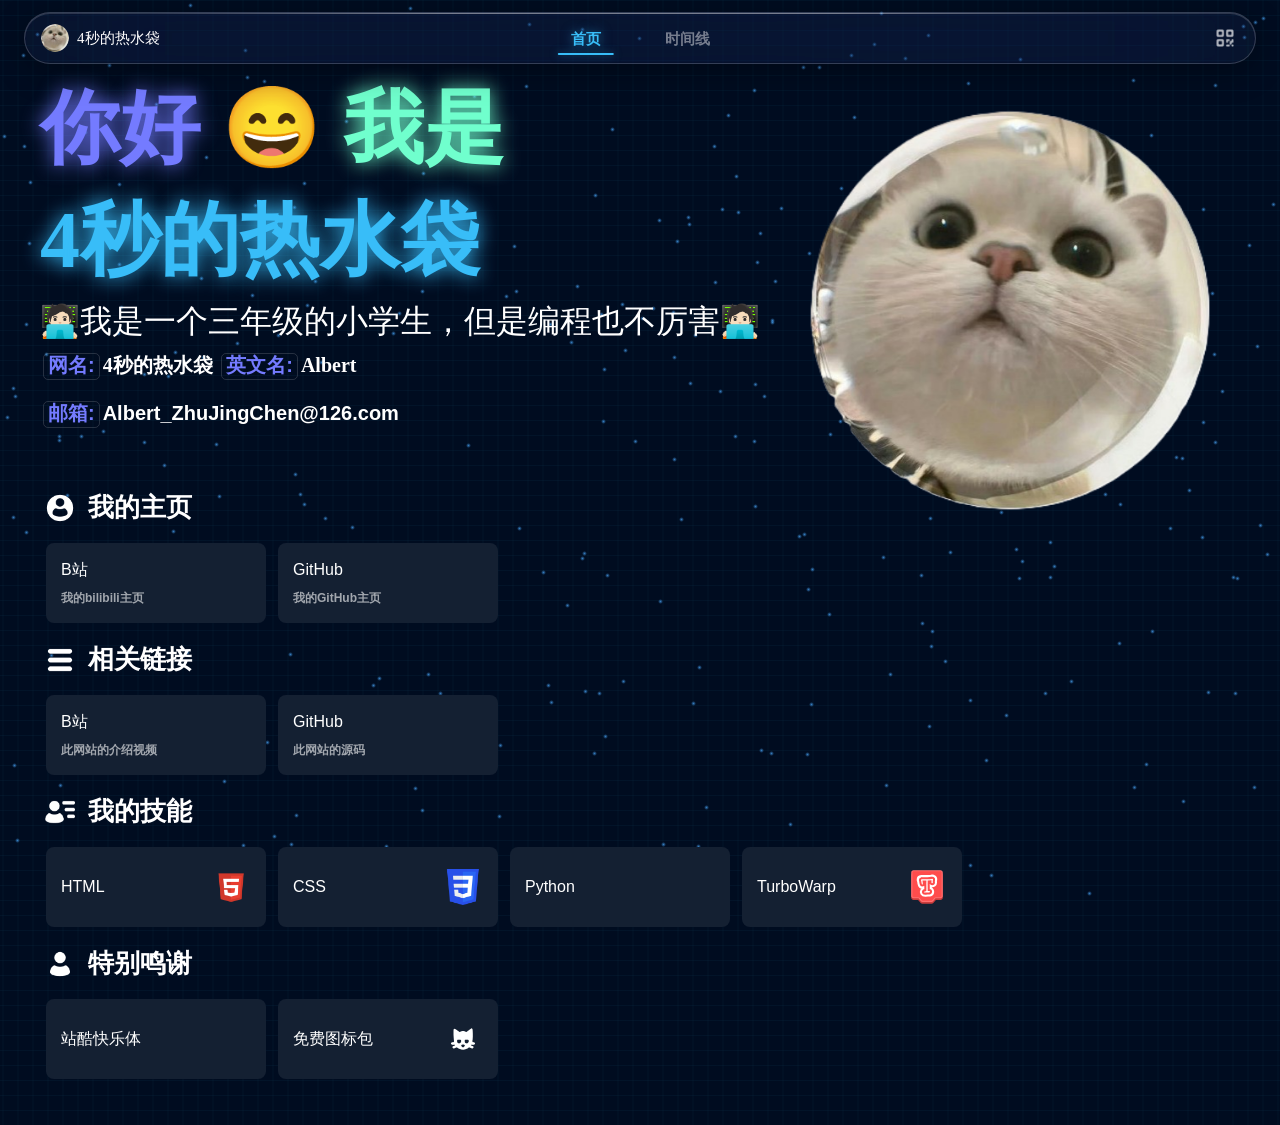
==== html/index.html @ 5e79af03 "Update index.html" ====
<!DOCTYPE html>
<html lang="zh-CN">
<head>
    <meta charset="utf-8">
    <meta name="viewport" content="width=device-width, initial-scale=1.0">
    <title>4秒的热水袋</title>
    <link rel="icon" type="image/x-icon" href="../static/img/favicon.ico">
    <link rel="stylesheet" href="../static/css/root.css">
    <link rel="stylesheet" href="../static/css/index.css">
</head>
<body>
    <!-- 顶部浮动玻璃标签栏 -->
    <div class="tab_bar">
        <div class="tab_left">
            <img class="tab_avatar" src="../static/img/logo.png">
            <span class="tab_name"><span class="font_pacifico">4</span><span class="font_simkai">秒的热水袋</span></span>
        </div>
        <div class="tab_center">
            <a class="tab_item active" href="#">首页</a>
            <a class="tab_item" href="timeline.html">时间线</a>
        </div>
        <div class="tab_right">
            <img class="tab_qr" src="../static/img/二维码_64px.png" onclick="openQrPopup()">
        </div>
    </div>

    <!-- 动态背景圆点 -->
    <div id="dots-container" class="dots_container"></div>

    <!-- 右上角大头像 -->
    <img class="main_avatar" src="../static/img/logo.png">

    <!-- 主内容 -->
    <div class="main_content">
        <div class="welcome">
            <span class="font_kuzhu text_purple glow_purple">你好</span> 😄 <span class="text_cyan glow_cyan">我是</span>
        </div>
        <div class="name_line">
            <span class="font_pacifico text_blue glow_blue">4</span><span class="font_simkai text_blue glow_blue">秒的热水袋</span>
        </div>
        <h1 class="intro_text">🧑🏻‍💻我是一个三年级的小学生，但是编程也不厉害🧑🏻‍💻</h1>
        <div class="description">
            <span class="text_purple text_background">网名:</span><span class="font_pacifico">4</span><span class="font_simkai">秒的热水袋</span>
            <span class="text_purple text_background">英文名:</span><span class="font_pacifico">Albert</span>
            <span style="display:block;margin-top:20px"><span class="text_purple text_background">邮箱:</span>Albert_ZhuJingChen@126.com</span>
        </div>
                <div class="sections">
            <div class="section_title">
                <img src="../static/img/用户头像_64px.png">
                我的主页
            </div>
            <div class="card_list">
                <a class="card_item" target="_blank" href="https://space.bilibili.com/3690972766538009">
                    <div class="card_left"><h1>B站</h1><p>我的bilibili主页</p></div>
                    <div class="card_right"><img src="https://www.bilibili.com/favicon.ico"></div>
                </a>
                <a class="card_item" target="_blank" href="https://github.com/Albert0902">
                    <div class="card_left"><h1>GitHub</h1><p>我的GitHub主页</p></div>
                    <div class="card_right"><img src="https://github.githubassets.com/favicons/favicon.png"></div>
                </a>
            </div>
            <div class="section_title">
                <img src="../static/img/菜单_64px.png">
                相关链接
            </div>
            <div class="card_list">
                <a class="card_item" target="_blank" href="https://www.bilibili.com/video/BV1KC736sEFC/?spm_id_from=333.1387.0.0&vd_source=f2f747ffc04b0d8fc4320400a73c7ef7">
                    <div class="card_left"><h1>B站</h1><p>此网站的介绍视频</p></div>
                    <div class="card_right"><img src="https://www.bilibili.com/favicon.ico"></div>
                </a>
                <a class="card_item" target="_blank" href="https://github.com/Albert0902/Personal-Website">
                    <div class="card_left"><h1>GitHub</h1><p>此网站的源码</p></div>
                    <div class="card_right"><img src="https://github.githubassets.com/favicons/favicon.png"></div>
                </a>
            </div>
            <div class="section_title">
                <img src="../static/img/用户列表_64px.png">
                我的技能
            </div>
            <div class="card_list">
                <div class="card_item">
                    <div class="card_left"><h1>HTML</h1></div>
                    <div class="card_right"><img src="../static/img/HTML.png"></div>
                </div>
                <div class="card_item">
                    <div class="card_left"><h1>CSS</h1></div>
                    <div class="card_right"><img src="../static/img/CSS.png"></div>
                </div>
                <a class="card_item" target="_blank" href="https://www.python.org/">
                    <div class="card_left"><h1>Python</h1></div>
                    <div class="card_right"><img src="https://www.python.org/favicon.ico"></div>
                </a>
                <a class="card_item" target="_blank" href="https://desktop.turbowarp.org/">
                    <div class="card_left"><h1>TurboWarp</h1></div>
                    <div class="card_right"><svg xmlns="http://www.w3.org/2000/svg" aria-hidden="true" viewBox="0 0 1024 1024"><path d="m64 174.86735v641.13265c0 35.34622 28.653776 64 64 64h113.30332c9.32935 0 18.19416 4.07135 24.27337 11.14807l67.26992 78.30776c12.15843 14.15343 29.88806 22.29614 48.54676 22.29614h261.21326c18.6587 0 36.38832-8.14271 48.54676-22.29614l67.26992-78.30776c6.07921-7.07672 14.94402-11.14807 24.27337-11.14807h113.30332c35.34622 0 64-28.65378 64-64v-654.84694c0-35.34622-28.65378-64-64-64-0.38091 0-0.76182 0.0034-1.14268 0.0102l-767.99999 13.71429c-34.89522 0.62313-62.85733 29.08902-62.85733 63.9898z" fill="#cc3c3c" fill-rule="evenodd"/><path d="m64 96v672c0 35.34622 28.653776 64 64 64h128.17394c9.97413 0 19.37789 4.65076 25.43168 12.5776l51.18313 67.01917c12.1076 15.85368 30.9151 25.1552 50.86336 25.1552h256.69578c19.94826 0 38.75576-9.30152 50.86336-25.1552l51.18312-67.01917c6.0538-7.92684 15.45756-12.5776 25.43169-12.5776h128.17394c35.34622 0 64-28.65378 64-64v-672c0-35.346224-28.65378-64-64-64h-768c-35.346224 0-64 28.653776-64 64z" fill="#ff4c4c" fill-rule="evenodd"/><path d="m96 96v672c0 17.67311 14.32689 32 32 32h128.17394c19.94827 0 38.75577 9.30152 50.86337 25.1552l51.18312 67.01917c6.0538 7.92684 15.45755 12.5776 25.43168 12.5776h256.69578c9.97413 0 19.37788-4.65076 25.43168-12.5776l51.18312-67.01917c12.1076-15.85368 30.9151-25.1552 50.86337-25.1552h128.17394c17.67311 0 32-14.2689 32-32v-672c0-17.673112-14.32689-32-32-32h-768c-17.67311 0-32 14.326888-32 32zm-32 0c0-35.346224 28.653776-64 64-64h768c35.34622 0 64 28.653776 64 64v672c0 35.34622-28.65378 64-64 64h-128.17394c-9.97413 0-19.37789 4.65076-25.43169 12.5776l-51.18312 67.01917c-12.1076 15.85368-30.9151 25.1552-50.86336 25.1552h-256.69578c-19.94826 0-38.75576-9.30152-50.86336-25.1552l-51.18313-67.01917c-6.05379-7.92684-15.45755-12.5776-25.43168-12.5776h-128.17394c-35.346224 0-64-28.65378-64-64z" fill="#fff" fill-opacity=".2"/><g transform="matrix(4.1943736,0,0,4.1943736,229.13567,171.21359)" fill="none" stroke="#fff" stroke-width="56.4093"><path d="m108.34581 31.577677c-0.79395 3.473563-1.38942 7.244861-1.7864 11.313892-0.0992 1.091691 0 2.481117 0.29773 4.168276 0.29773 1.984893 0.4466 3.374319 0.4466 4.168276 0 2.580361-1.68716 3.870542-5.06147 3.870542-2.18339 0-3.622435-0.64509-4.317148-1.935271-0.09925-2.183383-0.04962-5.160723 0.14887-8.93202 0.198487-4.46601 0.29773-7.44335 0.29773-8.93202-0.09924 0-0.248107-0.09924-0.4466-0.297734-9.229753 0.396979-17.91366 0.992447-26.05172 1.786404-0.198493 1.290181-0.198493 2.878095 0 4.763744l0.59546 5.359212c-0.396973 3.076585-0.59546 7.64184-0.59546 13.695765 0.297733 2.580361 0.4466 13.646143 0.4466 33.197344v10.867303c0 1.68716 0.24811 2.8781 0.74433 3.57281h9.22976c3.771293-0.49623 5.65694 1.09169 5.65694 4.76374 0 2.18339-1.042067 3.72168-3.1262 4.61488-1.290187 0.49623-3.572817 0.59547-6.84789 0.29774-1.984893-0.19849-4.317143-0.24812-6.99675-0.14887-3.672053 0.49622-8.138063 0.8932-13.39803 1.19093-5.359207 0.29774-8.634279-0.44659-9.825218-2.233-0.793957-1.19093-0.793957-2.43149 0-3.72168 1.389425-2.18338 5.011855-3.27507 10.867288-3.27507 3.076587 0 4.61488-0.84358 4.61488-2.53074 0-0.8932-0.04962-1.73678-0.14887-2.53074 0-2.48113 0.04962-4.66452 0.14887-6.550163 0.297733-5.359213 0.297733-12.901808 0-22.627784-0.39698-14.092743-0.248113-26.746439 0.4466-37.961086l-0.4466-0.446601c-3.076587 0.198489-8.832777 0.148867-17.268572-0.148867-0.396979 0-3.423941 0.198489-9.080887 0.595468 1.389425 9.527488 2.183383 16.325748 2.381872 20.394779l-0.297734 4.01941c-0.09924 1.48867-1.339803 2.233005-3.721676 2.233005-1.885649 0-3.473563-3.572808-4.763744-10.718425-0.595468-4.267521-1.190936-8.584664-1.786404-12.951429 0-0.694713-0.347356-1.885649-1.042069-3.572808-0.595468-1.786404-1.908676-4.750966-1.908676-5.644168 0-3.141175 2.901123-2.39465 6.67242-2.990118 0.297734 0 0.793957 0.04962 1.48867 0.148867 0.694713 0.09924 1.190936 0.148867 1.48867 0.148867h36.91902c9.130507-0.396979 17.96328-1.190936 26.49832-2.381872 0.595473-0.297734 1.488678-0.595468 2.679608-0.893202 2.08414-0.19849 3.87054 0.297733 5.35921 1.48867 1.48867 1.091691 1.9849 2.679606 1.48867 4.763744z"/></g><g transform="matrix(3.852509,0,0,3.852509,257.89982,219.83848)" fill="none" stroke="#ff4c4c" stroke-width="30.7075"><path d="m110.38498 21.776581q-1.29661 5.672702-1.94492 12.317866-0.16208 1.782849 0.32415 4.538161 0.48623 3.241544 0.48623 4.538161 0 4.214007-5.51062 4.214007-3.5657 0-4.700239-2.107004-0.16208-3.565698 0.16208-9.72463 0.32415-7.293474 0.32415-9.724631-0.16207 0-0.48623-0.324155-15.073176 0.648309-28.3635 1.944927-0.324161 2.107003 0 5.186469l0.6483 5.834779q-0.6483 5.024392-0.6483 14.911102 0.48623 4.214006 0.48623 36.143214v11.831633q0 2.75531 0.81038 3.88985h10.048792q6.158927-0.81039 6.158927 5.18647 0 3.5657-3.403614 5.0244-2.107013 0.81039-7.455559 0.32416-3.241543-0.32416-7.617628-0.16208-5.996857 0.81038-14.586946 1.29661-8.75216 0.48624-10.69709-2.43115-1.296617-1.94493 0-4.05194 2.26908-3.56569 11.831631-3.56569 5.024396 0 5.024396-2.75532 0-1.45869-0.162081-2.75531 0-4.051935 0.162081-7.131398 0.48623-8.75217 0-24.635731-0.648311-23.014961 0.48623-41.329683l-0.48623-0.486231q-5.024396 0.324154-18.800953-0.162077-0.648309 0-9.886708 0.648308 2.26908 15.55941 2.593235 22.204574 0 0-0.324155 4.376085-0.162077 2.431158-4.05193 2.431158-3.079467 0-5.18647-11.669558-0.972463-6.969319-1.944926-14.100715 0-1.13454-1.134541-3.889852-0.972463-2.91739-0.972463-4.376084 0-4.05193 6.158933-5.024393 0.486232 0 1.620772 0.162077 1.13454 0.162078 1.620772 0.162078h16.856029q23.339116 0 23.339116 0 14.911096-0.648309 28.849729-2.593235 0.97247-0.486232 2.91739-0.972463 3.40363-0.324156 5.83478 1.620771 2.43116 1.782849 1.62077 5.18647z"/></g><g transform="matrix(4.1943736,0,0,4.1943736,228.25358,197.35677)" fill="#fff"><path d="m108.34581 25.3789q-1.19093 5.210345-1.7864 11.313892-0.14887 1.637537 0.29773 4.168276 0.4466 2.97734 0.4466 4.168276 0 3.870542-5.06147 3.870542-3.275078 0-4.317148-1.935271-0.14887-3.275074 0.14887-8.93202 0.29773-6.699015 0.29773-8.93202-0.14886 0-0.4466-0.297734-13.84463 0.595468-26.05172 1.786404-0.29774 1.935271 0 4.763744l0.59546 5.359212q-0.59546 4.614877-0.59546 13.695765 0.4466 3.870542 0.4466 33.197344v10.86729q0 2.53074 0.74433 3.57281h9.22976q5.65694-0.74434 5.65694 4.76374 0 3.27508-3.1262 4.61488-1.93528 0.74434-6.84789 0.29774-2.97734-0.29774-6.99675-0.14887-5.50808 0.74433-13.39803 1.19093-8.03881 0.44661-9.825218-2.233-1.190936-1.7864 0-3.72168 2.084138-3.27507 10.867288-3.27507 4.61488 0 4.61488-2.53074 0-1.3398-0.14887-2.53074 0-3.72168 0.14887-6.55015 0.4466-8.03882 0-22.627784-0.59547-21.139115 0.4466-37.961086l-0.4466-0.446601q-4.61488 0.297734-17.268572-0.148867-0.595468 0-9.080887 0.595468 2.084138 14.291232 2.381872 20.394779 0 0-0.297734 4.01941-0.148867 2.233005-3.721676 2.233005-2.828473 0-4.763744-10.718425-0.893202-6.401281-1.786404-12.951429 0-1.042069-1.042069-3.572808-0.893202-2.679606-0.893202-4.019409 0-3.721675 5.656946-4.614877 0.446601 0 1.48867 0.148867t1.48867 0.148867h15.48217q21.43685 0 21.43685 0 13.69576-0.595468 26.49832-2.381872 0.89321-0.446601 2.679608-0.893202 3.12621-0.297735 5.35921 1.48867 2.23301 1.637537 1.48867 4.763744z"/></g></svg></div>
                </a>
            </div>
            <div class="section_title">
                <img src="../static/img/用户_64px.png">
                特别鸣谢
            </div>
            <div class="card_list">
                <a class="card_item" target="_blank" href="https://www.zcool.com.cn/assets/ZNTY0MA==">
                    <div class="card_left"><h1 class="font_kuzhu">站酷快乐体</h1></div>
                    <div class="card_right"><img src="https://public-static.zcool.com.cn/git_z/z/site/favicon.ico" referrerpolicy="no-referrer"></div>
                </a>
                <a class="card_item" target="_blank" href="https://www.bilibili.com/video/BV1J6Lw6mEWF/?spm_id_from=333.1007.top_right_bar_window_custom_collection.content.click&vd_source=f2f747ffc04b0d8fc4320400a73c7ef7">
                    <div class="card_left"><h1>免费图标包</h1></div>
                    <div class="card_right"><img src="../static/img/猫_64px.png"></div>
                </a>
            </div>
        </div></div>
        </div>
    </div>

    <!-- 二维码弹窗 -->
    <div class="qr_popup" id="qr-popup">
        <div class="qr_popup_bg" onclick="closeQrPopup()"></div>
        <div class="qr_popup_content">
            <img src="../static/img/二维码.png" alt="">
        </div>
    </div>

    <script src="../static/js/dots.js"></script>
    <script src="../static/js/qr.js"></script>
</body>
</html>
---- static/css/root.css ----
/* ========== 全局重置 ========== */
* { margin:0; padding:0; box-sizing: border-box; }

/* ========== 自定义字体 ========== */
@font-face {
    font-family: "kuzhu";
    src: url(../fonts/酷站快乐体.ttf);
}

@font-face {
    font-family: "simkai";
    src: url(../fonts/simkai.ttf);
}

@font-face {
    font-family: "pacifico";
    src: url(../fonts/Pacifico-Regular.ttf);
}

/* ========== 页面主体 ========== */
body {
    background-color: #000C20;
    background-image:
        linear-gradient(rgba(65, 209, 255,0.04) 1px, transparent 1px),
        linear-gradient(90deg, rgba(65, 209, 255,0.04) 1px, transparent 1px);
    background-size: 15px 15px;
    background-position: center;
    background-repeat: repeat;
    min-height: 100vh;
    color: #ffffff;
    font-family: sans-serif;
    font-size: 80px;
    font-weight: bold;
    text-align: left;
    line-height:1.4;
    padding: 72px 40px 40px;
}

/* ========== 字体类（共用） ========== */
.font_kuzhu    { font-family: kuzhu; }
.font_simkai   { font-family: simkai; }
.font_pacifico { font-family: pacifico; }

/* ========== 文字颜色类（共用） ========== */
.text_purple { color: #747bff; }
.text_cyan   { color: #70ffcd; }
.text_blue   { color: #38bdf8; }
.text_white  { color: #ffffff; }

/* ========== 发光特效类（共用） ========== */
.glow_purple { text-shadow: 0 0 20px #747bff; }
.glow_cyan   { text-shadow: 0 0 20px #70ffcd; }
.glow_blue   { text-shadow: 0 0 20px #38bdf8; }

/* ========== 背景圆点 ========== */
.dots_container {
    position: fixed;
    top: 0; left:0;
    width: 100%; height: 100%;
    z-index: 0;
    pointer-events: none;
    overflow: hidden;
}

.bg_dot {
    position: absolute;
    width: 5px;
    height: 5px;
    background: radial-gradient(circle, #4AA9FF 0%, rgba(74, 169, 255, 0) 70%);
    border-radius: 50%;
    opacity:0.7;
    pointer-events: none;
}
---- static/css/index.css ----
/* ========== 顶部浮动玻璃标签栏（iOS 27 玻璃风格） ========== */
.tab_bar {
    position: fixed;
    top: 12px;
    left: 24px;
    right: 24px;
    display: grid;
    grid-template-columns: 1fr auto 1fr;
    align-items: center;
    padding: 0 16px;
    height: 52px;
    z-index: 100;
    background: rgba(120, 140, 180, 0.06);
    backdrop-filter: blur(60px) saturate(2.2);
    -webkit-backdrop-filter: blur(60px) saturate(2.2);
    border-radius: 26px;
    border: 0.6px solid rgba(255, 255, 255, 0.18);
    box-shadow:
        0 8px 32px rgba(0, 0, 0, 0.3),
        0 1px 0 rgba(255, 255, 255, 0.15) inset,
        0 -1px 0 rgba(0, 0, 0, 0.1) inset;
}

/* 顶部高光线（模拟玻璃反光） */
.tab_bar::before {
    content: "";
    position: absolute;
    top: 0;
    left: 10%;
    right: 10%;
    height: 1px;
    background: linear-gradient(
        90deg,
        transparent,
        rgba(255, 255, 255, 0.35) 30%,
        rgba(255, 255, 255, 0.35) 70%,
        transparent
    );
    border-radius: 26px 26px 0 0;
}

.tab_left {
    justify-self: start;
    display: inline-flex;
    align-items: center;
    gap: 8px;
}

.tab_avatar {
    width: 28px;
    height: 28px;
    border-radius: 50%;
    object-fit: cover;
    flex-shrink: 0;
}

.tab_name {
    font-size: 15px;
    font-weight: normal;
    color: #ffffff;
    white-space: nowrap;
}

.tab_center {
    justify-self: center;
    display: inline-flex;
    align-items: center;
    gap: 0;
}

.tab_item {
    position: relative;
    padding: 14px 32px;
    font-size: 15px;
    font-weight: 600;
    color: rgba(255, 255, 255, 0.45);
    text-decoration: none;
    cursor: pointer;
    transition: color 0.2s ease;
}

.tab_item:hover {
    color: rgba(255, 255, 255, 0.8);
}

.tab_item.active {
    color: #38bdf8;
    text-shadow: 0 0 12px rgba(56, 189, 248, 0.5);
}

/* 激活状态下的划线（用伪元素实现，可精确控制位置） */
.tab_item.active::after {
    content: "";
    position: absolute;
    bottom: 8px;
    left: 50%;
    transform: translateX(-50%);
    width: 60%;
    height: 2px;
    background: #38bdf8;
    border-radius: 1px;
    box-shadow: 0 0 8px rgba(56, 189, 248, 0.5);
}

/* ========== 标签栏右侧二维码图标 ========== */
.tab_right {
    justify-self: end;
    display: inline-flex;
    align-items: center;
}

.tab_qr {
    width: 28px;
    height: 28px;
    cursor: pointer;
    transition: transform 0.2s ease;
    opacity: 0.7;
}

.tab_qr:hover {
    transform: scale(1.1);
    opacity: 1;
}

/* ========== 二维码弹窗 ========== */
.qr_popup {
    position: fixed;
    top: 0;
    left: 0;
    right: 0;
    bottom: 0;
    display: none;
    align-items: center;
    justify-content: center;
    z-index: 9999;
}

.qr_popup.show {
    display: flex;
}

.qr_popup_bg {
    position: absolute;
    top: 0;
    left: 0;
    right: 0;
    bottom: 0;
    background: rgba(0, 0, 0, 0.7);
    backdrop-filter: blur(8px);
    -webkit-backdrop-filter: blur(8px);
}

.qr_popup_content {
    position: relative;
    background: #142032;
    border-radius: 16px;
    padding: 24px;
    display: flex;
    flex-direction: column;
    align-items: center;
    gap: 16px;
    max-width: 90vw;
    max-height: 90vh;
    box-shadow: 0 16px 64px rgba(0, 0, 0, 0.5);
}

.qr_popup_content img {
    max-width: 100%;
    max-height: 70vh;
    border-radius: 8px;
    object-fit: contain;
}

/* ========== 右上角大头像 ========== */
.main_avatar {
    position: fixed;
    top: 110px;
    right: 70px;
    width: 400px;
    height: 400px;
    object-fit: cover;
    z-index: 2;
}

/* ========== 主内容区 ========== */
.main_content {
    position: relative;
    z-index: 10;
}

/* 欢迎语 */
.welcome {
    font-size: 80px;
    font-weight: 800;
}

/* 名字行 */
.name_line {
    font-size: 80px;
    font-weight: bold;
}

/* 介绍文字 */
.intro_text {
    font-family: simkai;
    font-size: 32px;
    font-weight: normal;
    color: #ffffff;
    margin: 0.1em 0 0;
}

/* 通用组件 */
.description {
    font-size: 20px;
    margin-top: 7px;
}

/* ========== 文字背景装饰 ========== */
.text_background {
    font-weight: 800;
    border-radius: 5px;
    margin: 0 3px;
    padding: 0px 4px 3px 4px;
    border: 1px solid rgba(255, 255, 255, 0.15);
}

/* ========== 主页卡片区块 ========== */
.sections {
    margin-top: 60px;
}

.section_title {
    display: flex;
    align-items: center;
    font-size: 26px;
    font-weight: 800;
    margin: 0 0 10px;
    color: #ffffff;
}

.section_title:not(:first-child) {
    margin-top: 10px;
}

.section_title svg,
.section_title img {
    margin-right: 8px;
    height: 40px;
    width: 40px;
    position: relative;
    top: 1px;
    fill: #ffffff;
}

.card_list {
    display: flex;
    flex-wrap: wrap;
}

.card_item {
    display: flex;
    align-items: center;
    background: #142032;
    border-radius: 8px;
    padding: 15px;
    height: 80px;
    margin: 6px;
    width: 220px;
    text-decoration: none;
    color: #ffffff;
    transition: transform 0.2 ease, background 0.2 ease;
}

.card_item:hover {
    transform: translateY(-2px);
    background: rgba(255, 255, 255, 0.14);
}

.card_left {
    flex: 1;
}

.card_left h1 {
    font-size: 16px;
    font-weight: normal;
    margin: 0;
}

.card_left p {
    font-size: 12px;
    margin-top: 8px;
    opacity: 0.6;
}

.card_right {
    display: flex;
    align-items: center;
    justify-content: center;
    width: 40px;
    height: 40px;
}

.card_right img,
.card_right svg {
    width: 36px;
    height: 36px;
    transition: transform 0.3 ease;
}

.card_item:hover .card_right img,
.card_item:hover .card_right svg {
    transform: scale(1.1);
}
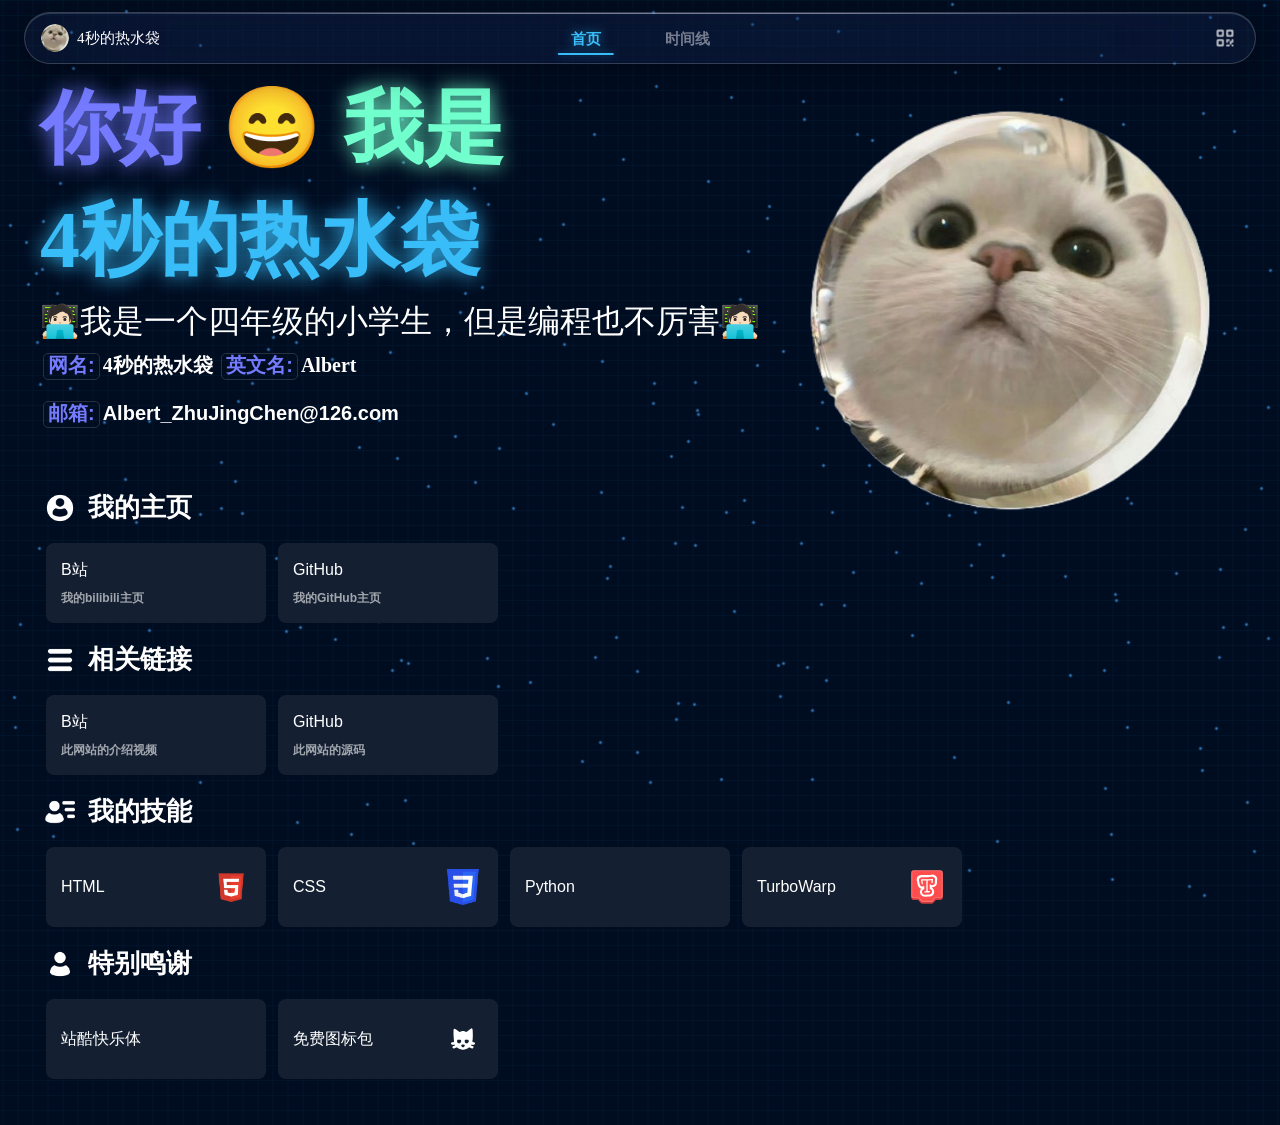
==== commit e7043291: "Update index.html" ====
--- a/html/index.html
+++ b/html/index.html
@@ -38,7 +38,7 @@
         <div class="name_line">
             <span class="font_pacifico text_blue glow_blue">4</span><span class="font_simkai text_blue glow_blue">秒的热水袋</span>
         </div>
-        <h1 class="intro_text">🧑🏻‍💻我是一个三年级的小学生，但是编程也不厉害🧑🏻‍💻</h1>
+        <h1 class="intro_text">🧑🏻‍💻我是一个四年级的小学生，但是编程也不厉害🧑🏻‍💻</h1>
         <div class="description">
             <span class="text_purple text_background">网名:</span><span class="font_pacifico">4</span><span class="font_simkai">秒的热水袋</span>
             <span class="text_purple text_background">英文名:</span><span class="font_pacifico">Albert</span>
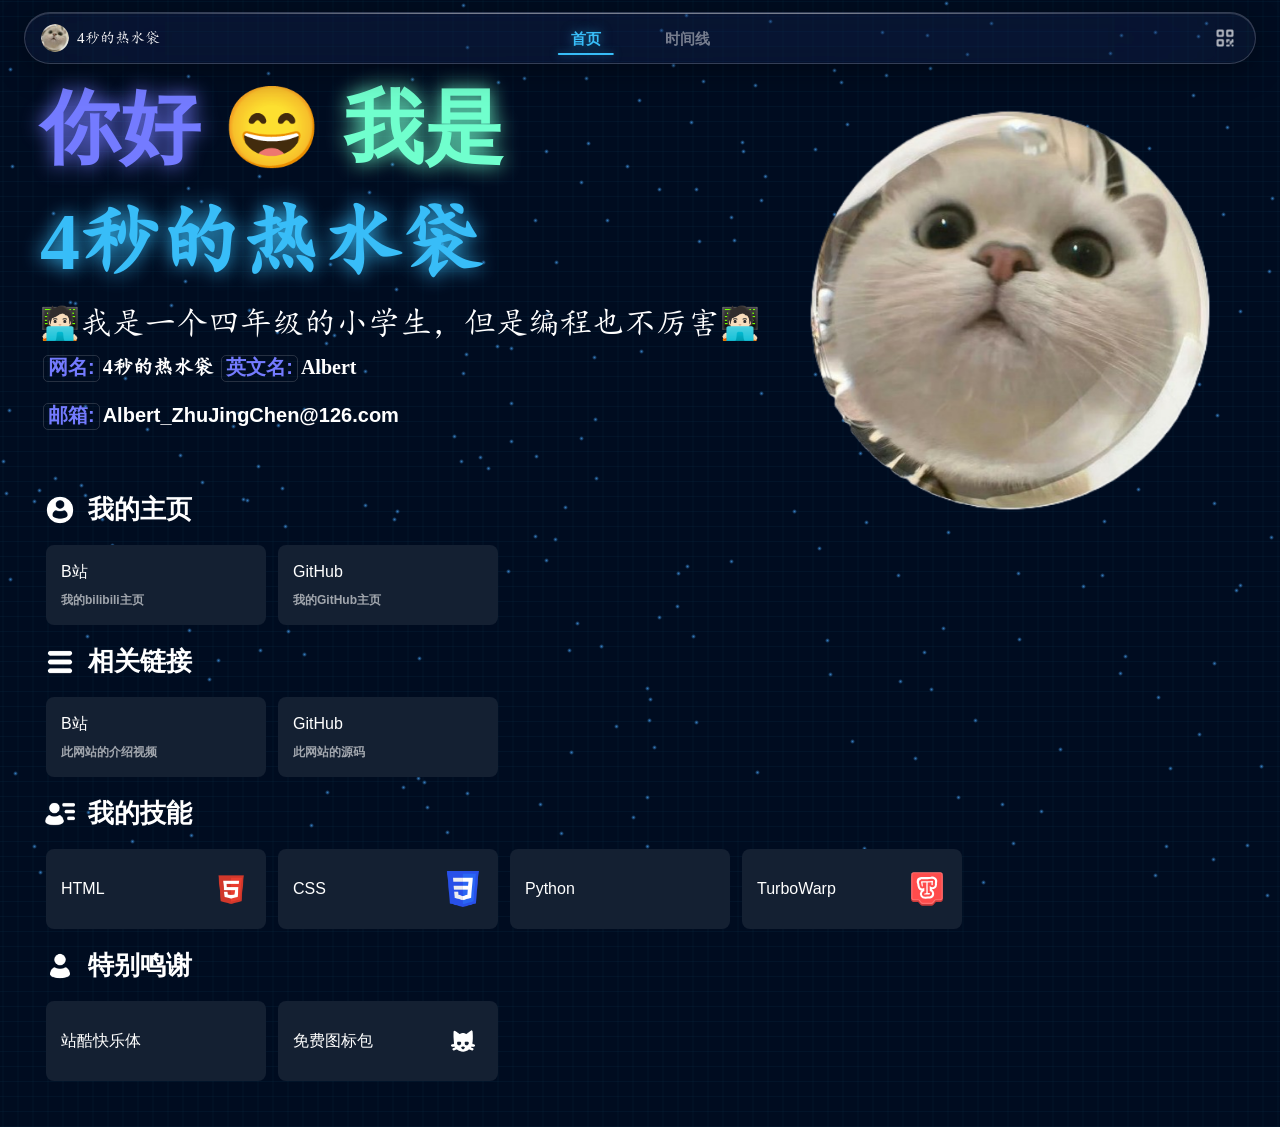
==== commit fa855b3e: "Add files via upload" ====
--- a/html/index.html
+++ b/html/index.html
@@ -1,4 +1,4 @@
-<!DOCTYPE html>
+﻿<!DOCTYPE html>
 <html lang="zh-CN">
 <head>
     <meta charset="utf-8">
--- a/static/css/index.css
+++ b/static/css/index.css
@@ -268,7 +268,7 @@
     width: 220px;
     text-decoration: none;
     color: #ffffff;
-    transition: transform 0.2 ease, background 0.2 ease;
+    transition: transform 0.2s ease, background 0.2s ease;
 }
 
 .card_item:hover {
@@ -304,7 +304,7 @@
 .card_right svg {
     width: 36px;
     height: 36px;
-    transition: transform 0.3 ease;
+    transition: transform 0.3s ease;
 }
 
 .card_item:hover .card_right img,
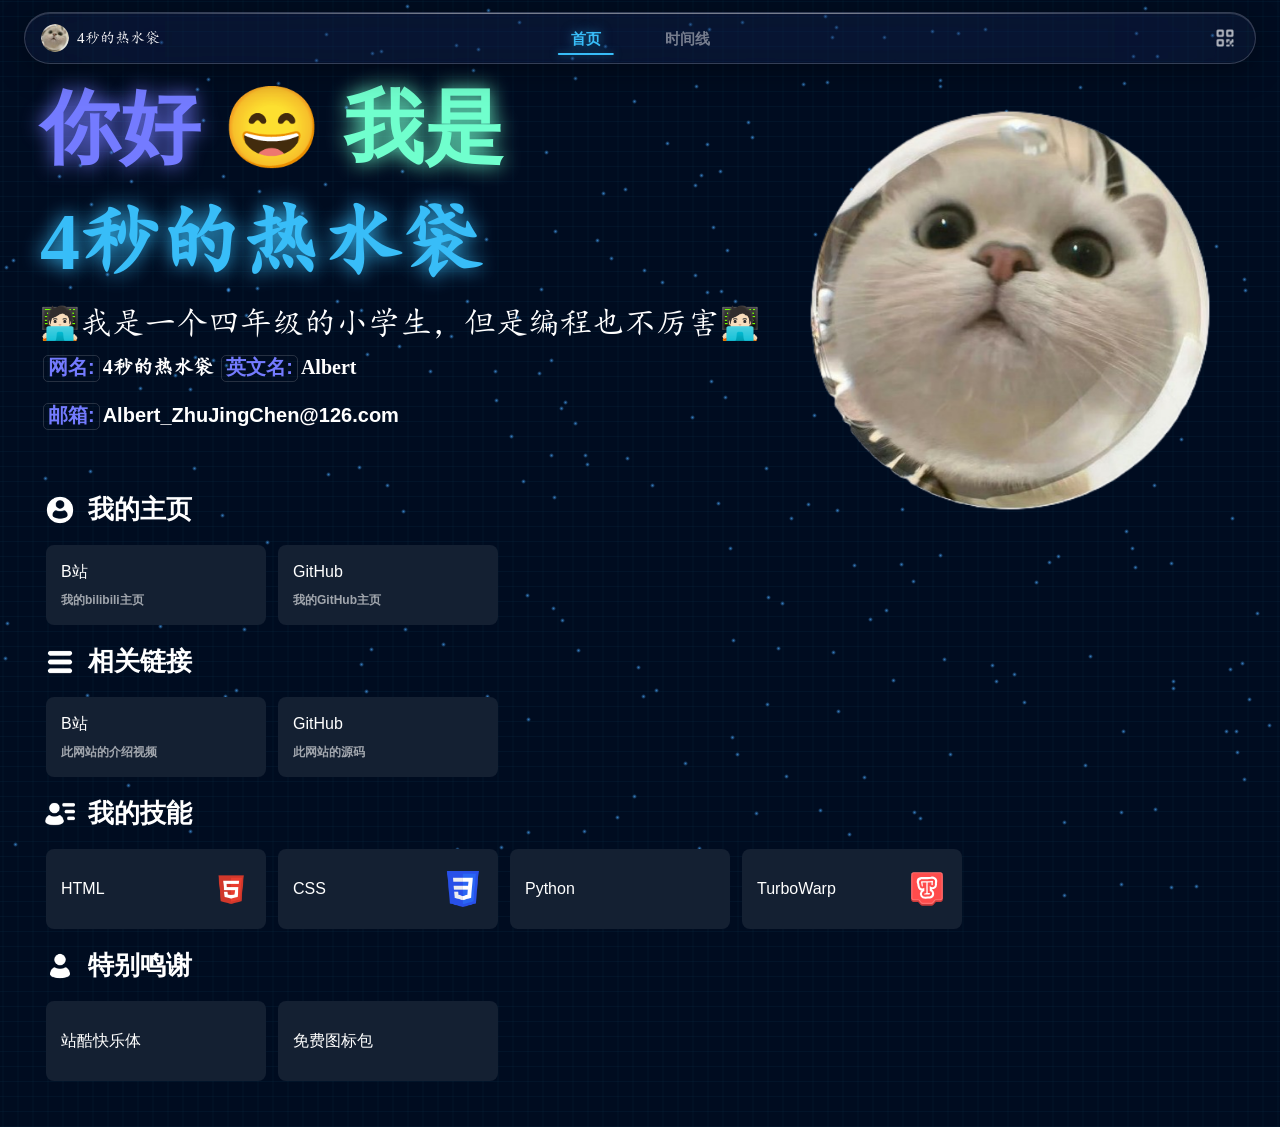
==== commit 4dde99db: "Update index.html" ====
--- a/html/index.html
+++ b/html/index.html
@@ -1,4 +1,4 @@
-﻿<!DOCTYPE html>
+<!DOCTYPE html>
 <html lang="zh-CN">
 <head>
     <meta charset="utf-8">
@@ -20,7 +20,7 @@
             <a class="tab_item" href="timeline.html">时间线</a>
         </div>
         <div class="tab_right">
-            <img class="tab_qr" src="../static/img/二维码_64px.png" onclick="openQrPopup()">
+            <img class="tab_qr" src="../static/img/二维码.png" onclick="openQrPopup()">
         </div>
     </div>
 
@@ -46,7 +46,7 @@
         </div>
                 <div class="sections">
             <div class="section_title">
-                <img src="../static/img/用户头像_64px.png">
+                <img src="../static/img/用户头像.png">
                 我的主页
             </div>
             <div class="card_list">
@@ -60,7 +60,7 @@
                 </a>
             </div>
             <div class="section_title">
-                <img src="../static/img/菜单_64px.png">
+                <img src="../static/img/菜单.png">
                 相关链接
             </div>
             <div class="card_list">
@@ -74,7 +74,7 @@
                 </a>
             </div>
             <div class="section_title">
-                <img src="../static/img/用户列表_64px.png">
+                <img src="../static/img/用户列表.png">
                 我的技能
             </div>
             <div class="card_list">
@@ -96,7 +96,7 @@
                 </a>
             </div>
             <div class="section_title">
-                <img src="../static/img/用户_64px.png">
+                <img src="../static/img/用户.png">
                 特别鸣谢
             </div>
             <div class="card_list">
@@ -117,7 +117,7 @@
     <div class="qr_popup" id="qr-popup">
         <div class="qr_popup_bg" onclick="closeQrPopup()"></div>
         <div class="qr_popup_content">
-            <img src="../static/img/二维码.png" alt="">
+            <img src="../static/img/qr码.png" alt="">
         </div>
     </div>
 
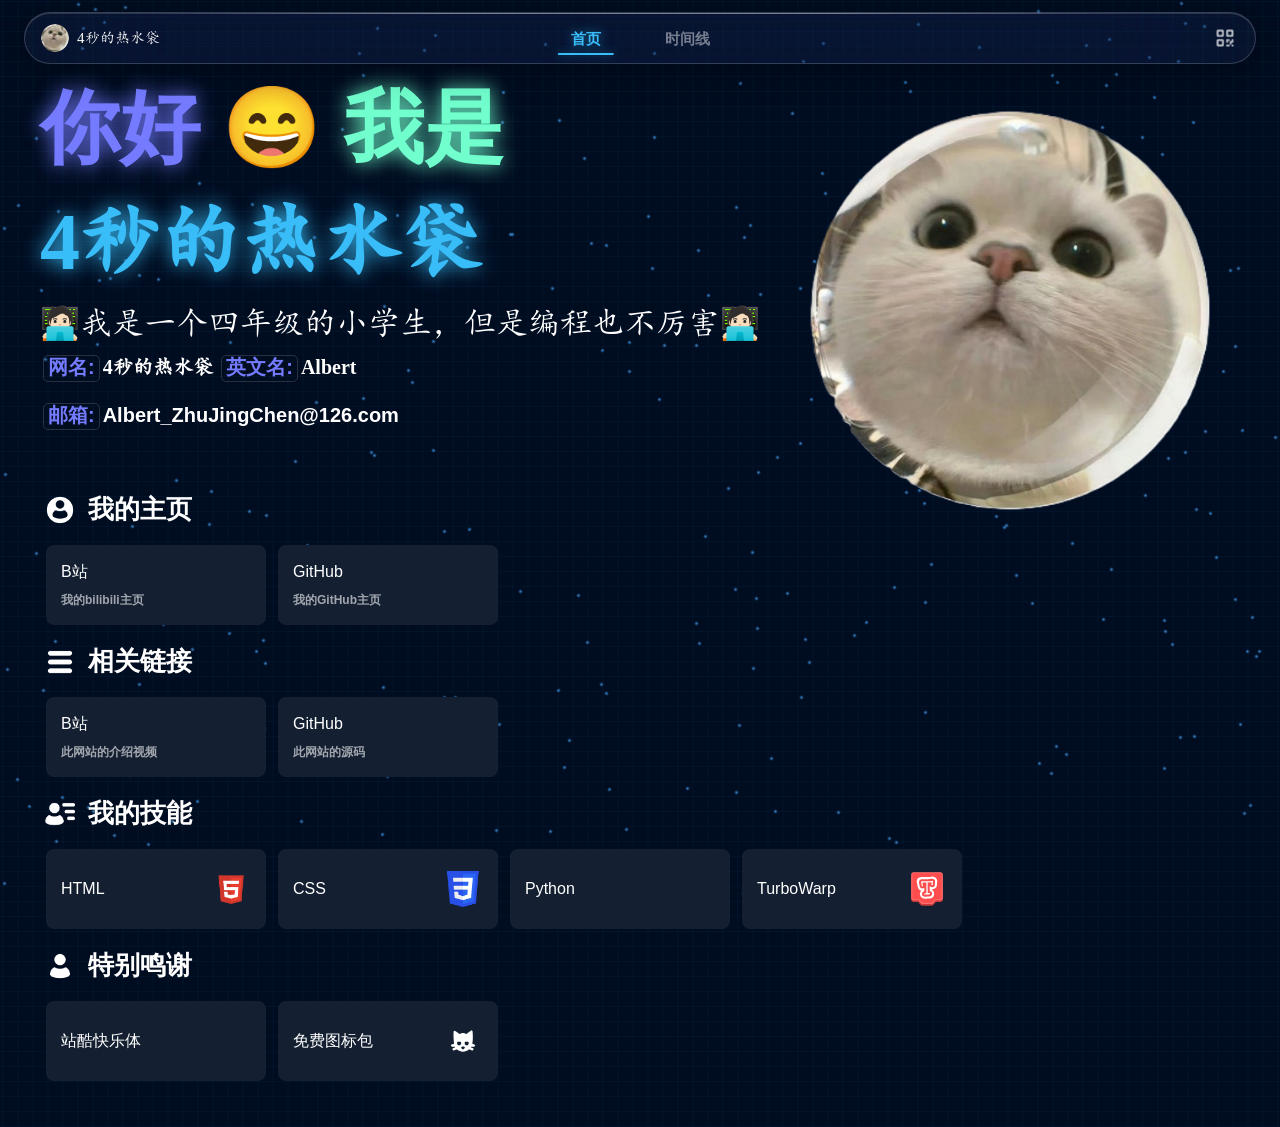
==== commit 9624626a: "Update Bilibili video links and images in index.html" ====
--- a/html/index.html
+++ b/html/index.html
@@ -64,7 +64,7 @@
                 相关链接
             </div>
             <div class="card_list">
-                <a class="card_item" target="_blank" href="https://www.bilibili.com/video/BV1KC736sEFC/?spm_id_from=333.1387.0.0&vd_source=f2f747ffc04b0d8fc4320400a73c7ef7">
+                <a class="card_item" target="_blank" href="https://www.bilibili.com/video/BV1KC736sEFC/">
                     <div class="card_left"><h1>B站</h1><p>此网站的介绍视频</p></div>
                     <div class="card_right"><img src="https://www.bilibili.com/favicon.ico"></div>
                 </a>
@@ -104,9 +104,9 @@
                     <div class="card_left"><h1 class="font_kuzhu">站酷快乐体</h1></div>
                     <div class="card_right"><img src="https://public-static.zcool.com.cn/git_z/z/site/favicon.ico" referrerpolicy="no-referrer"></div>
                 </a>
-                <a class="card_item" target="_blank" href="https://www.bilibili.com/video/BV1J6Lw6mEWF/?spm_id_from=333.1007.top_right_bar_window_custom_collection.content.click&vd_source=f2f747ffc04b0d8fc4320400a73c7ef7">
+                <a class="card_item" target="_blank" href="https://www.bilibili.com/video/BV1J6Lw6mEWF">
                     <div class="card_left"><h1>免费图标包</h1></div>
-                    <div class="card_right"><img src="../static/img/猫_64px.png"></div>
+                    <div class="card_right"><img src="../static/img/猫.png"></div>
                 </a>
             </div>
         </div></div>
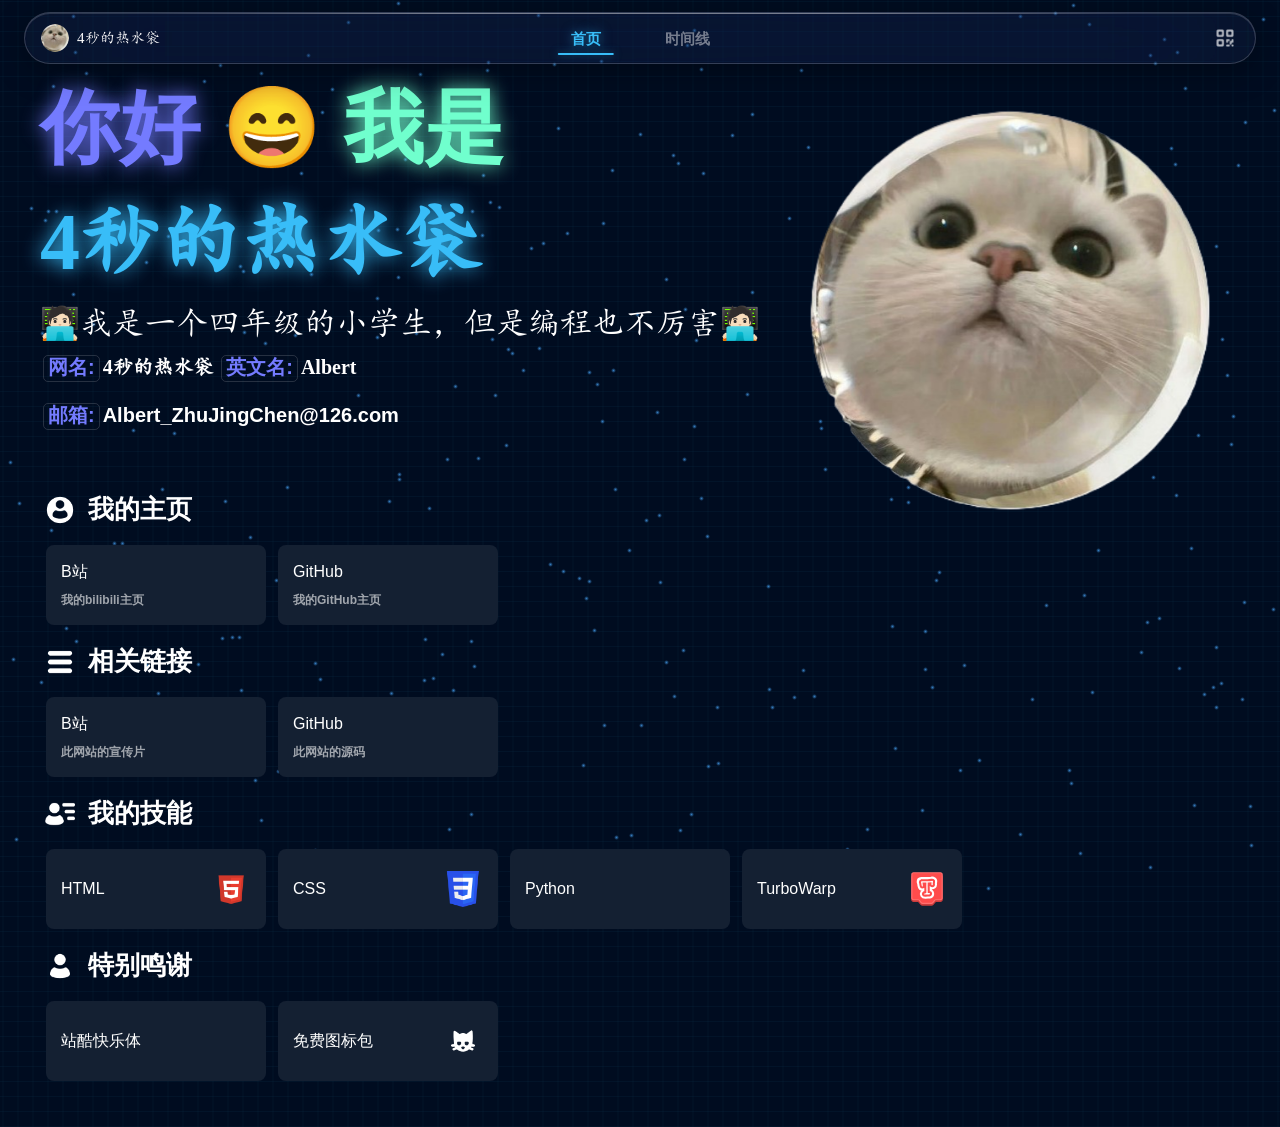
==== commit 0e870373: "Change B站 link to promotional video Updated B站 link to point to the promotional video." ====
--- a/html/index.html
+++ b/html/index.html
@@ -64,8 +64,8 @@
                 相关链接
             </div>
             <div class="card_list">
-                <a class="card_item" target="_blank" href="https://www.bilibili.com/video/BV1KC736sEFC/">
-                    <div class="card_left"><h1>B站</h1><p>此网站的介绍视频</p></div>
+                <a class="card_item" target="_blank" href="https://www.bilibili.com/video/BV19oh26BEDQ">
+                    <div class="card_left"><h1>B站</h1><p>此网站的宣传片</p></div>
                     <div class="card_right"><img src="https://www.bilibili.com/favicon.ico"></div>
                 </a>
                 <a class="card_item" target="_blank" href="https://github.com/Albert0902/Personal-Website">
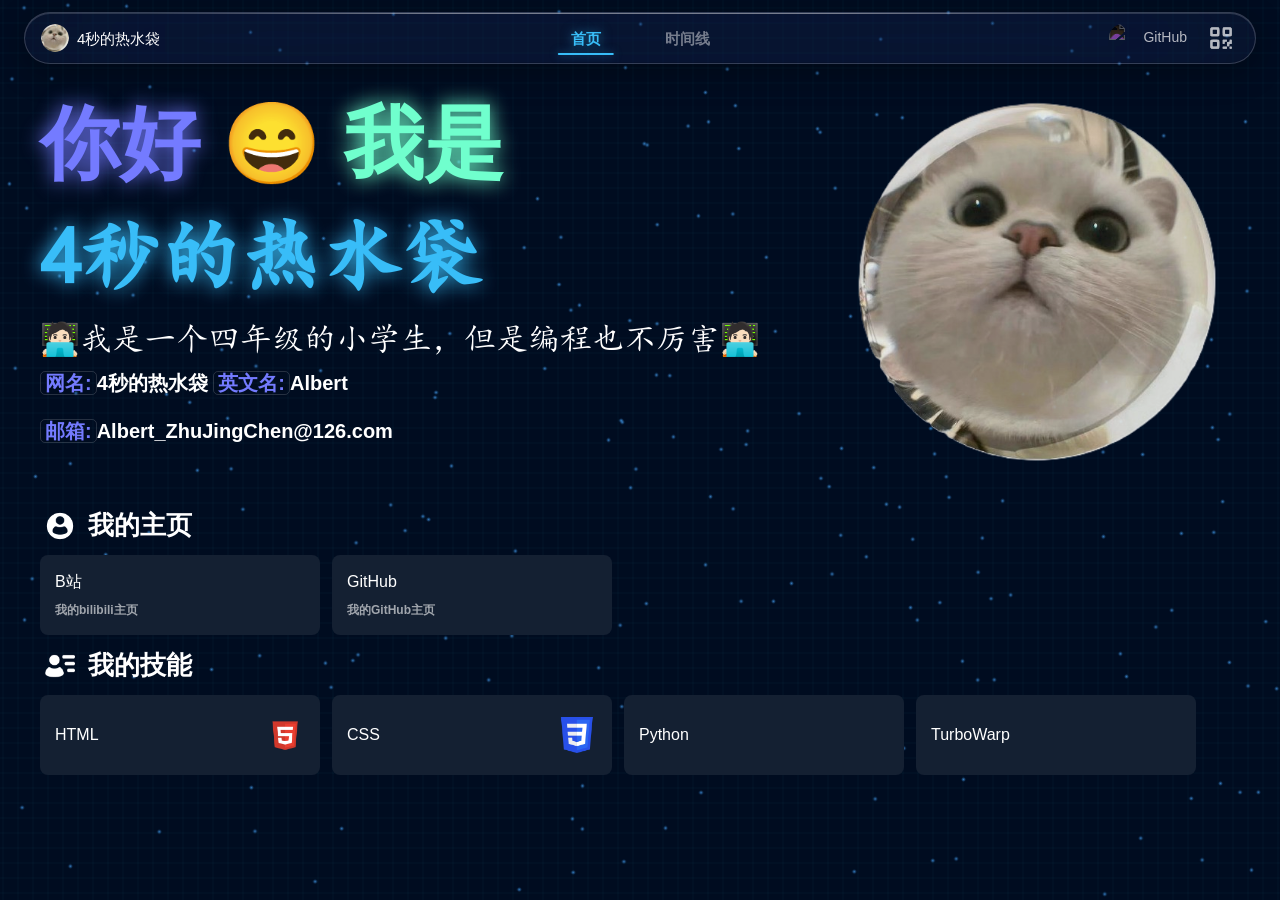
==== commit a5fc7a56: "Add files via upload" ====
--- a/html/index.html
+++ b/html/index.html
@@ -1,127 +1,100 @@
-<!DOCTYPE html>
-<html lang="zh-CN">
-<head>
-    <meta charset="utf-8">
-    <meta name="viewport" content="width=device-width, initial-scale=1.0">
-    <title>4秒的热水袋</title>
-    <link rel="icon" type="image/x-icon" href="../static/img/favicon.ico">
-    <link rel="stylesheet" href="../static/css/root.css">
-    <link rel="stylesheet" href="../static/css/index.css">
-</head>
-<body>
-    <!-- 顶部浮动玻璃标签栏 -->
-    <div class="tab_bar">
-        <div class="tab_left">
-            <img class="tab_avatar" src="../static/img/logo.png">
-            <span class="tab_name"><span class="font_pacifico">4</span><span class="font_simkai">秒的热水袋</span></span>
-        </div>
-        <div class="tab_center">
-            <a class="tab_item active" href="#">首页</a>
-            <a class="tab_item" href="timeline.html">时间线</a>
-        </div>
-        <div class="tab_right">
-            <img class="tab_qr" src="../static/img/二维码.png" onclick="openQrPopup()">
-        </div>
-    </div>
-
-    <!-- 动态背景圆点 -->
-    <div id="dots-container" class="dots_container"></div>
-
-    <!-- 右上角大头像 -->
-    <img class="main_avatar" src="../static/img/logo.png">
-
-    <!-- 主内容 -->
-    <div class="main_content">
-        <div class="welcome">
-            <span class="font_kuzhu text_purple glow_purple">你好</span> 😄 <span class="text_cyan glow_cyan">我是</span>
-        </div>
-        <div class="name_line">
-            <span class="font_pacifico text_blue glow_blue">4</span><span class="font_simkai text_blue glow_blue">秒的热水袋</span>
-        </div>
-        <h1 class="intro_text">🧑🏻‍💻我是一个四年级的小学生，但是编程也不厉害🧑🏻‍💻</h1>
-        <div class="description">
-            <span class="text_purple text_background">网名:</span><span class="font_pacifico">4</span><span class="font_simkai">秒的热水袋</span>
-            <span class="text_purple text_background">英文名:</span><span class="font_pacifico">Albert</span>
-            <span style="display:block;margin-top:20px"><span class="text_purple text_background">邮箱:</span>Albert_ZhuJingChen@126.com</span>
-        </div>
-                <div class="sections">
-            <div class="section_title">
-                <img src="../static/img/用户头像.png">
-                我的主页
-            </div>
-            <div class="card_list">
-                <a class="card_item" target="_blank" href="https://space.bilibili.com/3690972766538009">
-                    <div class="card_left"><h1>B站</h1><p>我的bilibili主页</p></div>
-                    <div class="card_right"><img src="https://www.bilibili.com/favicon.ico"></div>
-                </a>
-                <a class="card_item" target="_blank" href="https://github.com/Albert0902">
-                    <div class="card_left"><h1>GitHub</h1><p>我的GitHub主页</p></div>
-                    <div class="card_right"><img src="https://github.githubassets.com/favicons/favicon.png"></div>
-                </a>
-            </div>
-            <div class="section_title">
-                <img src="../static/img/菜单.png">
-                相关链接
-            </div>
-            <div class="card_list">
-                <a class="card_item" target="_blank" href="https://www.bilibili.com/video/BV19oh26BEDQ">
-                    <div class="card_left"><h1>B站</h1><p>此网站的宣传片</p></div>
-                    <div class="card_right"><img src="https://www.bilibili.com/favicon.ico"></div>
-                </a>
-                <a class="card_item" target="_blank" href="https://github.com/Albert0902/Personal-Website">
-                    <div class="card_left"><h1>GitHub</h1><p>此网站的源码</p></div>
-                    <div class="card_right"><img src="https://github.githubassets.com/favicons/favicon.png"></div>
-                </a>
-            </div>
-            <div class="section_title">
-                <img src="../static/img/用户列表.png">
-                我的技能
-            </div>
-            <div class="card_list">
-                <div class="card_item">
-                    <div class="card_left"><h1>HTML</h1></div>
-                    <div class="card_right"><img src="../static/img/HTML.png"></div>
-                </div>
-                <div class="card_item">
-                    <div class="card_left"><h1>CSS</h1></div>
-                    <div class="card_right"><img src="../static/img/CSS.png"></div>
-                </div>
-                <a class="card_item" target="_blank" href="https://www.python.org/">
-                    <div class="card_left"><h1>Python</h1></div>
-                    <div class="card_right"><img src="https://www.python.org/favicon.ico"></div>
-                </a>
-                <a class="card_item" target="_blank" href="https://desktop.turbowarp.org/">
-                    <div class="card_left"><h1>TurboWarp</h1></div>
-                    <div class="card_right"><svg xmlns="http://www.w3.org/2000/svg" aria-hidden="true" viewBox="0 0 1024 1024"><path d="m64 174.86735v641.13265c0 35.34622 28.653776 64 64 64h113.30332c9.32935 0 18.19416 4.07135 24.27337 11.14807l67.26992 78.30776c12.15843 14.15343 29.88806 22.29614 48.54676 22.29614h261.21326c18.6587 0 36.38832-8.14271 48.54676-22.29614l67.26992-78.30776c6.07921-7.07672 14.94402-11.14807 24.27337-11.14807h113.30332c35.34622 0 64-28.65378 64-64v-654.84694c0-35.34622-28.65378-64-64-64-0.38091 0-0.76182 0.0034-1.14268 0.0102l-767.99999 13.71429c-34.89522 0.62313-62.85733 29.08902-62.85733 63.9898z" fill="#cc3c3c" fill-rule="evenodd"/><path d="m64 96v672c0 35.34622 28.653776 64 64 64h128.17394c9.97413 0 19.37789 4.65076 25.43168 12.5776l51.18313 67.01917c12.1076 15.85368 30.9151 25.1552 50.86336 25.1552h256.69578c19.94826 0 38.75576-9.30152 50.86336-25.1552l51.18312-67.01917c6.0538-7.92684 15.45756-12.5776 25.43169-12.5776h128.17394c35.34622 0 64-28.65378 64-64v-672c0-35.346224-28.65378-64-64-64h-768c-35.346224 0-64 28.653776-64 64z" fill="#ff4c4c" fill-rule="evenodd"/><path d="m96 96v672c0 17.67311 14.32689 32 32 32h128.17394c19.94827 0 38.75577 9.30152 50.86337 25.1552l51.18312 67.01917c6.0538 7.92684 15.45755 12.5776 25.43168 12.5776h256.69578c9.97413 0 19.37788-4.65076 25.43168-12.5776l51.18312-67.01917c12.1076-15.85368 30.9151-25.1552 50.86337-25.1552h128.17394c17.67311 0 32-14.2689 32-32v-672c0-17.673112-14.32689-32-32-32h-768c-17.67311 0-32 14.326888-32 32zm-32 0c0-35.346224 28.653776-64 64-64h768c35.34622 0 64 28.653776 64 64v672c0 35.34622-28.65378 64-64 64h-128.17394c-9.97413 0-19.37789 4.65076-25.43169 12.5776l-51.18312 67.01917c-12.1076 15.85368-30.9151 25.1552-50.86336 25.1552h-256.69578c-19.94826 0-38.75576-9.30152-50.86336-25.1552l-51.18313-67.01917c-6.05379-7.92684-15.45755-12.5776-25.43168-12.5776h-128.17394c-35.346224 0-64-28.65378-64-64z" fill="#fff" fill-opacity=".2"/><g transform="matrix(4.1943736,0,0,4.1943736,229.13567,171.21359)" fill="none" stroke="#fff" stroke-width="56.4093"><path d="m108.34581 31.577677c-0.79395 3.473563-1.38942 7.244861-1.7864 11.313892-0.0992 1.091691 0 2.481117 0.29773 4.168276 0.29773 1.984893 0.4466 3.374319 0.4466 4.168276 0 2.580361-1.68716 3.870542-5.06147 3.870542-2.18339 0-3.622435-0.64509-4.317148-1.935271-0.09925-2.183383-0.04962-5.160723 0.14887-8.93202 0.198487-4.46601 0.29773-7.44335 0.29773-8.93202-0.09924 0-0.248107-0.09924-0.4466-0.297734-9.229753 0.396979-17.91366 0.992447-26.05172 1.786404-0.198493 1.290181-0.198493 2.878095 0 4.763744l0.59546 5.359212c-0.396973 3.076585-0.59546 7.64184-0.59546 13.695765 0.297733 2.580361 0.4466 13.646143 0.4466 33.197344v10.867303c0 1.68716 0.24811 2.8781 0.74433 3.57281h9.22976c3.771293-0.49623 5.65694 1.09169 5.65694 4.76374 0 2.18339-1.042067 3.72168-3.1262 4.61488-1.290187 0.49623-3.572817 0.59547-6.84789 0.29774-1.984893-0.19849-4.317143-0.24812-6.99675-0.14887-3.672053 0.49622-8.138063 0.8932-13.39803 1.19093-5.359207 0.29774-8.634279-0.44659-9.825218-2.233-0.793957-1.19093-0.793957-2.43149 0-3.72168 1.389425-2.18338 5.011855-3.27507 10.867288-3.27507 3.076587 0 4.61488-0.84358 4.61488-2.53074 0-0.8932-0.04962-1.73678-0.14887-2.53074 0-2.48113 0.04962-4.66452 0.14887-6.550163 0.297733-5.359213 0.297733-12.901808 0-22.627784-0.39698-14.092743-0.248113-26.746439 0.4466-37.961086l-0.4466-0.446601c-3.076587 0.198489-8.832777 0.148867-17.268572-0.148867-0.396979 0-3.423941 0.198489-9.080887 0.595468 1.389425 9.527488 2.183383 16.325748 2.381872 20.394779l-0.297734 4.01941c-0.09924 1.48867-1.339803 2.233005-3.721676 2.233005-1.885649 0-3.473563-3.572808-4.763744-10.718425-0.595468-4.267521-1.190936-8.584664-1.786404-12.951429 0-0.694713-0.347356-1.885649-1.042069-3.572808-0.595468-1.786404-1.908676-4.750966-1.908676-5.644168 0-3.141175 2.901123-2.39465 6.67242-2.990118 0.297734 0 0.793957 0.04962 1.48867 0.148867 0.694713 0.09924 1.190936 0.148867 1.48867 0.148867h36.91902c9.130507-0.396979 17.96328-1.190936 26.49832-2.381872 0.595473-0.297734 1.488678-0.595468 2.679608-0.893202 2.08414-0.19849 3.87054 0.297733 5.35921 1.48867 1.48867 1.091691 1.9849 2.679606 1.48867 4.763744z"/></g><g transform="matrix(3.852509,0,0,3.852509,257.89982,219.83848)" fill="none" stroke="#ff4c4c" stroke-width="30.7075"><path d="m110.38498 21.776581q-1.29661 5.672702-1.94492 12.317866-0.16208 1.782849 0.32415 4.538161 0.48623 3.241544 0.48623 4.538161 0 4.214007-5.51062 4.214007-3.5657 0-4.700239-2.107004-0.16208-3.565698 0.16208-9.72463 0.32415-7.293474 0.32415-9.724631-0.16207 0-0.48623-0.324155-15.073176 0.648309-28.3635 1.944927-0.324161 2.107003 0 5.186469l0.6483 5.834779q-0.6483 5.024392-0.6483 14.911102 0.48623 4.214006 0.48623 36.143214v11.831633q0 2.75531 0.81038 3.88985h10.048792q6.158927-0.81039 6.158927 5.18647 0 3.5657-3.403614 5.0244-2.107013 0.81039-7.455559 0.32416-3.241543-0.32416-7.617628-0.16208-5.996857 0.81038-14.586946 1.29661-8.75216 0.48624-10.69709-2.43115-1.296617-1.94493 0-4.05194 2.26908-3.56569 11.831631-3.56569 5.024396 0 5.024396-2.75532 0-1.45869-0.162081-2.75531 0-4.051935 0.162081-7.131398 0.48623-8.75217 0-24.635731-0.648311-23.014961 0.48623-41.329683l-0.48623-0.486231q-5.024396 0.324154-18.800953-0.162077-0.648309 0-9.886708 0.648308 2.26908 15.55941 2.593235 22.204574 0 0-0.324155 4.376085-0.162077 2.431158-4.05193 2.431158-3.079467 0-5.18647-11.669558-0.972463-6.969319-1.944926-14.100715 0-1.13454-1.134541-3.889852-0.972463-2.91739-0.972463-4.376084 0-4.05193 6.158933-5.024393 0.486232 0 1.620772 0.162077 1.13454 0.162078 1.620772 0.162078h16.856029q23.339116 0 23.339116 0 14.911096-0.648309 28.849729-2.593235 0.97247-0.486232 2.91739-0.972463 3.40363-0.324156 5.83478 1.620771 2.43116 1.782849 1.62077 5.18647z"/></g><g transform="matrix(4.1943736,0,0,4.1943736,228.25358,197.35677)" fill="#fff"><path d="m108.34581 25.3789q-1.19093 5.210345-1.7864 11.313892-0.14887 1.637537 0.29773 4.168276 0.4466 2.97734 0.4466 4.168276 0 3.870542-5.06147 3.870542-3.275078 0-4.317148-1.935271-0.14887-3.275074 0.14887-8.93202 0.29773-6.699015 0.29773-8.93202-0.14886 0-0.4466-0.297734-13.84463 0.595468-26.05172 1.786404-0.29774 1.935271 0 4.763744l0.59546 5.359212q-0.59546 4.614877-0.59546 13.695765 0.4466 3.870542 0.4466 33.197344v10.86729q0 2.53074 0.74433 3.57281h9.22976q5.65694-0.74434 5.65694 4.76374 0 3.27508-3.1262 4.61488-1.93528 0.74434-6.84789 0.29774-2.97734-0.29774-6.99675-0.14887-5.50808 0.74433-13.39803 1.19093-8.03881 0.44661-9.825218-2.233-1.190936-1.7864 0-3.72168 2.084138-3.27507 10.867288-3.27507 4.61488 0 4.61488-2.53074 0-1.3398-0.14887-2.53074 0-3.72168 0.14887-6.55015 0.4466-8.03882 0-22.627784-0.59547-21.139115 0.4466-37.961086l-0.4466-0.446601q-4.61488 0.297734-17.268572-0.148867-0.595468 0-9.080887 0.595468 2.084138 14.291232 2.381872 20.394779 0 0-0.297734 4.01941-0.148867 2.233005-3.721676 2.233005-2.828473 0-4.763744-10.718425-0.893202-6.401281-1.786404-12.951429 0-1.042069-1.042069-3.572808-0.893202-2.679606-0.893202-4.019409 0-3.721675 5.656946-4.614877 0.446601 0 1.48867 0.148867t1.48867 0.148867h15.48217q21.43685 0 21.43685 0 13.69576-0.595468 26.49832-2.381872 0.89321-0.446601 2.679608-0.893202 3.12621-0.297735 5.35921 1.48867 2.23301 1.637537 1.48867 4.763744z"/></g></svg></div>
-                </a>
-            </div>
-            <div class="section_title">
-                <img src="../static/img/用户.png">
-                特别鸣谢
-            </div>
-            <div class="card_list">
-                <a class="card_item" target="_blank" href="https://www.zcool.com.cn/assets/ZNTY0MA==">
-                    <div class="card_left"><h1 class="font_kuzhu">站酷快乐体</h1></div>
-                    <div class="card_right"><img src="https://public-static.zcool.com.cn/git_z/z/site/favicon.ico" referrerpolicy="no-referrer"></div>
-                </a>
-                <a class="card_item" target="_blank" href="https://www.bilibili.com/video/BV1J6Lw6mEWF">
-                    <div class="card_left"><h1>免费图标包</h1></div>
-                    <div class="card_right"><img src="../static/img/猫.png"></div>
-                </a>
-            </div>
-        </div></div>
-        </div>
-    </div>
-
-    <!-- 二维码弹窗 -->
-    <div class="qr_popup" id="qr-popup">
-        <div class="qr_popup_bg" onclick="closeQrPopup()"></div>
-        <div class="qr_popup_content">
-            <img src="../static/img/qr码.png" alt="">
-        </div>
-    </div>
-
-    <script src="../static/js/dots.js"></script>
-    <script src="../static/js/qr.js"></script>
-</body>
-</html>
+﻿<!DOCTYPE html>
+<html lang="zh-CN">
+<head>
+    <meta charset="utf-8">
+    <meta name="viewport" content="width=device-width, initial-scale=1.0">
+    <title>4秒的热水袋</title>
+    <link rel="icon" type="image/x-icon" href="../static/img/favicon.ico">
+    <link rel="stylesheet" href="../static/css/root.css">
+    <link rel="stylesheet" href="../static/css/index.css">
+</head>
+<body>
+    <!-- 顶部浮动玻璃标签栏 -->
+    <div class="tab_bar">
+        <div class="tab_left">
+            <img class="tab_avatar" src="../static/img/logo.png">
+            <span class="tab_name">4秒的热水袋</span>
+        </div>
+        <div class="tab_center">
+            <a class="tab_item active" href="#">首页</a>
+            <a class="tab_item" href="timeline.html">时间线</a>
+        </div>
+        <div class="tab_right">
+            <a class="tab_github" href="https://github.com/Albert0902/Personal-Website" target="_blank" rel="noopener noreferrer">
+                <img src="https://github.githubassets.com/favicons/favicon.svg" alt="GitHub">
+                <span class="github_name">GitHub</span>
+            </a>
+            <img class="tab_qr" src="../static/img/qr_logo.png" onclick="openPopup('qr-popup')">
+        </div>
+    </div>
+
+    <!-- 动态背景圆点 -->
+    <div id="dots-container" class="dots_container"></div>
+
+    <!-- 右上角大头像 -->
+    <img class="main_avatar" src="../static/img/logo.png">
+
+    <!-- 主内容 -->
+    <div class="main_content">
+        <div class="welcome">
+            <span class="text_purple glow_purple">你好</span> 😄 <span class="text_cyan glow_cyan">我是</span>
+        </div>
+        <div><span class="text_blue glow_blue font_simkai">4秒的热水袋</span></div>
+        <h1 class="intro_text">🧑🏻‍💻我是一个四年级的小学生，但是编程也不厉害🧑🏻‍💻</h1>
+        <div class="description">
+            <span class="text_purple text_background">网名:</span>4秒的热水袋
+            <span class="text_purple text_background">英文名:</span>Albert
+            <span class="email_line"><span class="text_purple text_background">邮箱:</span>Albert_ZhuJingChen@126.com</span>
+        </div>
+        <div class="sections">
+            <div class="section_title">
+                <img src="../static/img/我的主页.png">
+                我的主页
+            </div>
+            <div class="card_list">
+                <a class="card_item" target="_blank" href="https://space.bilibili.com/3690972766538009">
+                    <div class="card_left"><h1>B站</h1><p>我的bilibili主页</p></div>
+                    <div class="card_right"><img src="https://www.bilibili.com/favicon.ico"></div>
+                </a>
+                <a class="card_item" target="_blank" href="https://github.com/Albert0902">
+                    <div class="card_left"><h1>GitHub</h1><p>我的GitHub主页</p></div>
+                    <div class="card_right"><img class="gh_invert" src="https://github.githubassets.com/favicons/favicon.svg"></div>
+                </a>
+            </div>
+            <div class="section_title">
+                <img src="../static/img/我的技能.png">
+                我的技能
+            </div>
+            <div class="card_list">
+                <div class="card_item">
+                    <div class="card_left"><h1>HTML</h1></div>
+                    <div class="card_right"><img src="../static/img/HTML.png"></div>
+                </div>
+                <div class="card_item">
+                    <div class="card_left"><h1>CSS</h1></div>
+                    <div class="card_right"><img src="../static/img/CSS.png"></div>
+                </div>
+                <a class="card_item" target="_blank" href="https://www.python.org/">
+                    <div class="card_left"><h1>Python</h1></div>
+                    <div class="card_right"><img src="https://www.python.org/favicon.ico"></div>
+                </a>
+                <a class="card_item" target="_blank" href="https://desktop.turbowarp.org/">
+                    <div class="card_left"><h1>TurboWarp</h1></div>
+                    <div class="card_right"><img src="https://desktop.turbowarp.org/favicon.ico"></div>
+                </a>
+            </div>
+        </div>
+    </div>
+
+    <!-- 二维码弹窗 -->
+    <div class="qr_popup" id="qr-popup">
+        <div class="qr_popup_bg" onclick="closePopup('qr-popup')"></div>
+        <div class="qr_popup_content">
+            <img src="../static/img/qr.png" alt="">
+        </div>
+    </div>
+
+    <script src="../static/js/dots.js"></script>
+    <script src="../static/js/popup.js"></script>
+</body>
+</html>
--- a/static/css/root.css
+++ b/static/css/root.css
@@ -1,73 +1,65 @@
-/* ========== 全局重置 ========== */
-* { margin:0; padding:0; box-sizing: border-box; }
+/* 全局重置 */
+* { margin: 0; padding: 0; box-sizing: border-box; }
 
-/* ========== 自定义字体 ========== */
-@font-face {
-    font-family: "kuzhu";
-    src: url(../fonts/酷站快乐体.ttf);
+/* 主题色 */
+:root {
+    --purple: #747bff;
+    --cyan: #70ffcd;
+    --blue: #38bdf8;
+    --card: #142032;
 }
 
+/* 自定义字体 */
 @font-face {
     font-family: "simkai";
     src: url(../fonts/simkai.ttf);
 }
 
-@font-face {
-    font-family: "pacifico";
-    src: url(../fonts/Pacifico-Regular.ttf);
+/* 页面主体：字号/间距随视口宽度自适应，宽屏维持原尺寸 */
+body {
+    min-height: 100vh;
+    padding: 88px clamp(16px, 4vw, 40px) 40px;
+    background-color: #000C20;
+    background-image:
+        linear-gradient(rgba(65, 209, 255, .04) 1px, transparent 1px),
+        linear-gradient(90deg, rgba(65, 209, 255, .04) 1px, transparent 1px);
+    background-size: 15px 15px;
+    background-position: center;
+    color: #fff;
+    font: bold clamp(36px, 6.5vw, 80px)/1.4 sans-serif;
 }
 
-/* ========== 页面主体 ========== */
-body {
-    background-color: #000C20;
-    background-image:
-        linear-gradient(rgba(65, 209, 255,0.04) 1px, transparent 1px),
-        linear-gradient(90deg, rgba(65, 209, 255,0.04) 1px, transparent 1px);
-    background-size: 15px 15px;
-    background-position: center;
-    background-repeat: repeat;
-    min-height: 100vh;
-    color: #ffffff;
-    font-family: sans-serif;
-    font-size: 80px;
-    font-weight: bold;
-    text-align: left;
-    line-height:1.4;
-    padding: 72px 40px 40px;
-}
+/* 图片默认不超出容器 */
+img { max-width: 100%; }
 
-/* ========== 字体类（共用） ========== */
-.font_kuzhu    { font-family: kuzhu; }
-.font_simkai   { font-family: simkai; }
-.font_pacifico { font-family: pacifico; }
+/* 通用：字体 / 颜色 / 发光 */
+.font_simkai { font-family: simkai, sans-serif; }
 
-/* ========== 文字颜色类（共用） ========== */
-.text_purple { color: #747bff; }
-.text_cyan   { color: #70ffcd; }
-.text_blue   { color: #38bdf8; }
-.text_white  { color: #ffffff; }
+.text_purple { color: var(--purple); }
+.text_cyan   { color: var(--cyan); }
+.text_blue   { color: var(--blue); }
+.text_white  { color: #fff; }
 
-/* ========== 发光特效类（共用） ========== */
-.glow_purple { text-shadow: 0 0 20px #747bff; }
-.glow_cyan   { text-shadow: 0 0 20px #70ffcd; }
-.glow_blue   { text-shadow: 0 0 20px #38bdf8; }
+.glow_purple { text-shadow: 0 0 20px var(--purple); }
+.glow_cyan   { text-shadow: 0 0 20px var(--cyan); }
+.glow_blue   { text-shadow: 0 0 20px var(--blue); }
 
-/* ========== 背景圆点 ========== */
+/* 背景圆点 */
 .dots_container {
     position: fixed;
-    top: 0; left:0;
-    width: 100%; height: 100%;
+    inset: 0;
     z-index: 0;
+    overflow: hidden;
     pointer-events: none;
-    overflow: hidden;
 }
 
 .bg_dot {
     position: absolute;
     width: 5px;
     height: 5px;
+    border-radius: 50%;
     background: radial-gradient(circle, #4AA9FF 0%, rgba(74, 169, 255, 0) 70%);
-    border-radius: 50%;
-    opacity:0.7;
+    opacity: .7;
     pointer-events: none;
+    will-change: transform;
 }
--- a/static/css/index.css
+++ b/static/css/index.css
@@ -1,27 +1,27 @@
-/* ========== 顶部浮动玻璃标签栏（iOS 27 玻璃风格） ========== */
+/* 顶部玻璃标签栏 */
 .tab_bar {
     position: fixed;
-    top: 12px;
-    left: 24px;
-    right: 24px;
+    top: clamp(8px, 1.5vw, 12px);
+    left: clamp(10px, 3vw, 24px);
+    right: clamp(10px, 3vw, 24px);
+    z-index: 100;
     display: grid;
     grid-template-columns: 1fr auto 1fr;
     align-items: center;
-    padding: 0 16px;
-    height: 52px;
-    z-index: 100;
-    background: rgba(120, 140, 180, 0.06);
+    height: clamp(46px, 5vw, 52px);
+    padding: 0 clamp(10px, 2vw, 16px);
+    background: rgba(120, 140, 180, .06);
+    border: .6px solid rgba(255, 255, 255, .18);
+    border-radius: 26px;
+    box-shadow:
+        0 8px 32px rgba(0, 0, 0, .3),
+        0 1px 0 rgba(255, 255, 255, .15) inset,
+        0 -1px 0 rgba(0, 0, 0, .1) inset;
     backdrop-filter: blur(60px) saturate(2.2);
     -webkit-backdrop-filter: blur(60px) saturate(2.2);
-    border-radius: 26px;
-    border: 0.6px solid rgba(255, 255, 255, 0.18);
-    box-shadow:
-        0 8px 32px rgba(0, 0, 0, 0.3),
-        0 1px 0 rgba(255, 255, 255, 0.15) inset,
-        0 -1px 0 rgba(0, 0, 0, 0.1) inset;
-}
-
-/* 顶部高光线（模拟玻璃反光） */
+}
+
+/* 玻璃反光高光线 */
 .tab_bar::before {
     content: "";
     position: absolute;
@@ -29,22 +29,20 @@
     left: 10%;
     right: 10%;
     height: 1px;
-    background: linear-gradient(
-        90deg,
-        transparent,
-        rgba(255, 255, 255, 0.35) 30%,
-        rgba(255, 255, 255, 0.35) 70%,
-        transparent
-    );
     border-radius: 26px 26px 0 0;
-}
-
-.tab_left {
-    justify-self: start;
+    background: linear-gradient(90deg, transparent, rgba(255, 255, 255, .35) 30% 70%, transparent);
+}
+
+.tab_left,
+.tab_right,
+.tab_center {
     display: inline-flex;
     align-items: center;
-    gap: 8px;
-}
+}
+
+.tab_left  { justify-self: start; gap: 8px; }
+.tab_center { justify-self: center; }
+.tab_right { justify-self: end; gap: 16px; }
 
 .tab_avatar {
     width: 28px;
@@ -57,111 +55,112 @@
 .tab_name {
     font-size: 15px;
     font-weight: normal;
-    color: #ffffff;
     white-space: nowrap;
-}
-
-.tab_center {
-    justify-self: center;
-    display: inline-flex;
-    align-items: center;
-    gap: 0;
 }
 
 .tab_item {
     position: relative;
-    padding: 14px 32px;
-    font-size: 15px;
+    padding: 14px clamp(12px, 2.5vw, 32px);
+    font-size: clamp(13px, 1.5vw, 15px);
     font-weight: 600;
-    color: rgba(255, 255, 255, 0.45);
+    color: rgba(255, 255, 255, .45);
     text-decoration: none;
     cursor: pointer;
-    transition: color 0.2s ease;
-}
-
-.tab_item:hover {
-    color: rgba(255, 255, 255, 0.8);
-}
+    transition: color .2s;
+}
+
+.tab_item:hover { color: rgba(255, 255, 255, .8); }
 
 .tab_item.active {
-    color: #38bdf8;
-    text-shadow: 0 0 12px rgba(56, 189, 248, 0.5);
-}
-
-/* 激活状态下的划线（用伪元素实现，可精确控制位置） */
+    color: var(--blue);
+    text-shadow: 0 0 12px rgba(56, 189, 248, .5);
+}
+
+/* 激活下划线 */
 .tab_item.active::after {
     content: "";
     position: absolute;
     bottom: 8px;
     left: 50%;
-    transform: translateX(-50%);
     width: 60%;
     height: 2px;
-    background: #38bdf8;
     border-radius: 1px;
-    box-shadow: 0 0 8px rgba(56, 189, 248, 0.5);
-}
-
-/* ========== 标签栏右侧二维码图标 ========== */
-.tab_right {
-    justify-self: end;
+    background: var(--blue);
+    box-shadow: 0 0 8px rgba(56, 189, 248, .5);
+    transform: translateX(-50%);
+}
+
+.tab_qr {
+    width: 36px;
+    height: 36px;
+    opacity: .7;
+    cursor: pointer;
+    transition: transform .2s, opacity .2s;
+}
+
+.tab_qr:hover { opacity: 1; transform: scale(1.1); }
+
+/* 标签栏 GitHub 按钮 */
+.tab_github {
     display: inline-flex;
     align-items: center;
-}
-
-.tab_qr {
+    gap: 6px;
+    color: #fff;
+    text-decoration: none;
+    opacity: .7;
+    transition: transform .2s, opacity .2s;
+}
+
+.tab_github img {
     width: 28px;
     height: 28px;
-    cursor: pointer;
-    transition: transform 0.2s ease;
-    opacity: 0.7;
-}
-
-.tab_qr:hover {
-    transform: scale(1.1);
-    opacity: 1;
-}
-
-/* ========== 二维码弹窗 ========== */
+    border-radius: 50%;
+    filter: invert(1); /* 白底黑猫 -> 黑底白猫 */
+}
+
+.github_name {
+    font-size: 14px;
+    font-weight: normal;
+    white-space: nowrap;
+}
+
+.tab_github:hover { opacity: 1; transform: scale(1.1); }
+
+/* 其它位置的 GitHub 图标反色：白底黑猫 -> 黑底白猫 */
+.gh_invert { filter: invert(1); }
+
+/* 二维码弹窗 */
 .qr_popup {
     position: fixed;
-    top: 0;
-    left: 0;
-    right: 0;
-    bottom: 0;
+    inset: 0;
+    z-index: 9999;
     display: none;
     align-items: center;
     justify-content: center;
-    z-index: 9999;
-}
-
-.qr_popup.show {
-    display: flex;
-}
+}
+
+.qr_popup.show { display: flex; }
 
 .qr_popup_bg {
     position: absolute;
-    top: 0;
-    left: 0;
-    right: 0;
-    bottom: 0;
-    background: rgba(0, 0, 0, 0.7);
+    inset: 0;
+    background: rgba(0, 0, 0, .7);
     backdrop-filter: blur(8px);
     -webkit-backdrop-filter: blur(8px);
 }
 
 .qr_popup_content {
     position: relative;
-    background: #142032;
-    border-radius: 16px;
-    padding: 24px;
     display: flex;
     flex-direction: column;
     align-items: center;
     gap: 16px;
     max-width: 90vw;
     max-height: 90vh;
-    box-shadow: 0 16px 64px rgba(0, 0, 0, 0.5);
+    padding: 24px;
+    background: var(--card);
+    border-radius: 16px;
+    box-shadow: 0 16px 64px rgba(0, 0, 0, .5);
 }
 
 .qr_popup_content img {
@@ -171,125 +170,112 @@
     object-fit: contain;
 }
 
-/* ========== 右上角大头像 ========== */
+/* 右上角大头像：随视口缩放，窄屏降低存在感避免遮挡文字 */
 .main_avatar {
     position: fixed;
-    top: 110px;
-    right: 70px;
-    width: 400px;
-    height: 400px;
+    top: clamp(80px, 8vw, 110px);
+    right: clamp(20px, 5vw, 70px);
+    z-index: 2;
+    width: clamp(160px, 28vw, 400px);
+    aspect-ratio: 1;
     object-fit: cover;
-    z-index: 2;
-}
-
-/* ========== 主内容区 ========== */
+    opacity: .9;
+}
+
+/* 主内容 */
 .main_content {
     position: relative;
     z-index: 10;
 }
 
-/* 欢迎语 */
-.welcome {
-    font-size: 80px;
+.welcome { font-weight: 800; }
+
+.intro_text {
+    margin-top: .1em;
+    font-family: simkai, sans-serif;
+    font-size: clamp(20px, 3vw, 32px);
+    font-weight: normal;
+}
+
+.description {
+    margin-top: 7px;
+    font-size: clamp(15px, 1.8vw, 20px);
+}
+
+.email_line {
+    display: block;
+    margin-top: 20px;
+}
+
+/* 文字背景标签 */
+.text_background {
+    padding: 0 4px;
+    border: 1px solid rgba(255, 255, 255, .15);
+    border-radius: 5px;
     font-weight: 800;
 }
 
-/* 名字行 */
-.name_line {
-    font-size: 80px;
-    font-weight: bold;
-}
-
-/* 介绍文字 */
-.intro_text {
-    font-family: simkai;
-    font-size: 32px;
-    font-weight: normal;
-    color: #ffffff;
-    margin: 0.1em 0 0;
-}
-
-/* 通用组件 */
-.description {
-    font-size: 20px;
-    margin-top: 7px;
-}
-
-/* ========== 文字背景装饰 ========== */
-.text_background {
+/* 卡片区块 */
+.sections { margin-top: clamp(32px, 5vw, 60px); }
+
+.section_title {
+    display: flex;
+    align-items: center;
+    margin-bottom: 10px;
+    font-size: clamp(20px, 2.5vw, 26px);
     font-weight: 800;
-    border-radius: 5px;
-    margin: 0 3px;
-    padding: 0px 4px 3px 4px;
-    border: 1px solid rgba(255, 255, 255, 0.15);
-}
-
-/* ========== 主页卡片区块 ========== */
-.sections {
-    margin-top: 60px;
-}
-
-.section_title {
-    display: flex;
-    align-items: center;
-    font-size: 26px;
-    font-weight: 800;
-    margin: 0 0 10px;
-    color: #ffffff;
-}
-
-.section_title:not(:first-child) {
-    margin-top: 10px;
-}
+}
+
+.section_title:not(:first-child) { margin-top: 10px; }
 
 .section_title svg,
 .section_title img {
-    margin-right: 8px;
-    height: 40px;
-    width: 40px;
     position: relative;
     top: 1px;
-    fill: #ffffff;
+    width: clamp(28px, 3.5vw, 40px);
+    height: clamp(28px, 3.5vw, 40px);
+    margin-right: 8px;
+    fill: #fff;
 }
 
 .card_list {
     display: flex;
     flex-wrap: wrap;
+    gap: clamp(8px, 1vw, 12px);
 }
 
 .card_item {
     display: flex;
     align-items: center;
-    background: #142032;
+    flex: 1 1 clamp(150px, 18vw, 220px);
+    max-width: 280px;
+    min-width: 150px;
+    height: 80px;
+    padding: clamp(10px, 1.5vw, 15px);
+    background: var(--card);
     border-radius: 8px;
-    padding: 15px;
-    height: 80px;
-    margin: 6px;
-    width: 220px;
+    color: #fff;
     text-decoration: none;
-    color: #ffffff;
-    transition: transform 0.2s ease, background 0.2s ease;
+    transition: transform .2s, background .2s;
 }
 
 .card_item:hover {
+    background: rgba(255, 255, 255, .14);
     transform: translateY(-2px);
-    background: rgba(255, 255, 255, 0.14);
-}
-
-.card_left {
-    flex: 1;
-}
+}
+
+.card_left { flex: 1; }
 
 .card_left h1 {
-    font-size: 16px;
+    margin: 0;
+    font-size: clamp(14px, 1.3vw, 16px);
     font-weight: normal;
-    margin: 0;
 }
 
 .card_left p {
+    margin-top: 8px;
     font-size: 12px;
-    margin-top: 8px;
-    opacity: 0.6;
+    opacity: .6;
 }
 
 .card_right {
@@ -304,11 +290,16 @@
 .card_right svg {
     width: 36px;
     height: 36px;
-    transition: transform 0.3s ease;
+    transition: transform .3s;
 }
 
 .card_item:hover .card_right img,
-.card_item:hover .card_right svg {
-    transform: scale(1.1);
-}
-
+.card_item:hover .card_right svg { transform: scale(1.1); }
+
+/* 窄屏：大头像降为半透明背景，避免遮挡文字 */
+@media (max-width: 720px) {
+    .main_avatar { opacity: .18; }
+    .tab_name,
+    .github_name { display: none; }
+    .card_item { max-width: none; }
+}
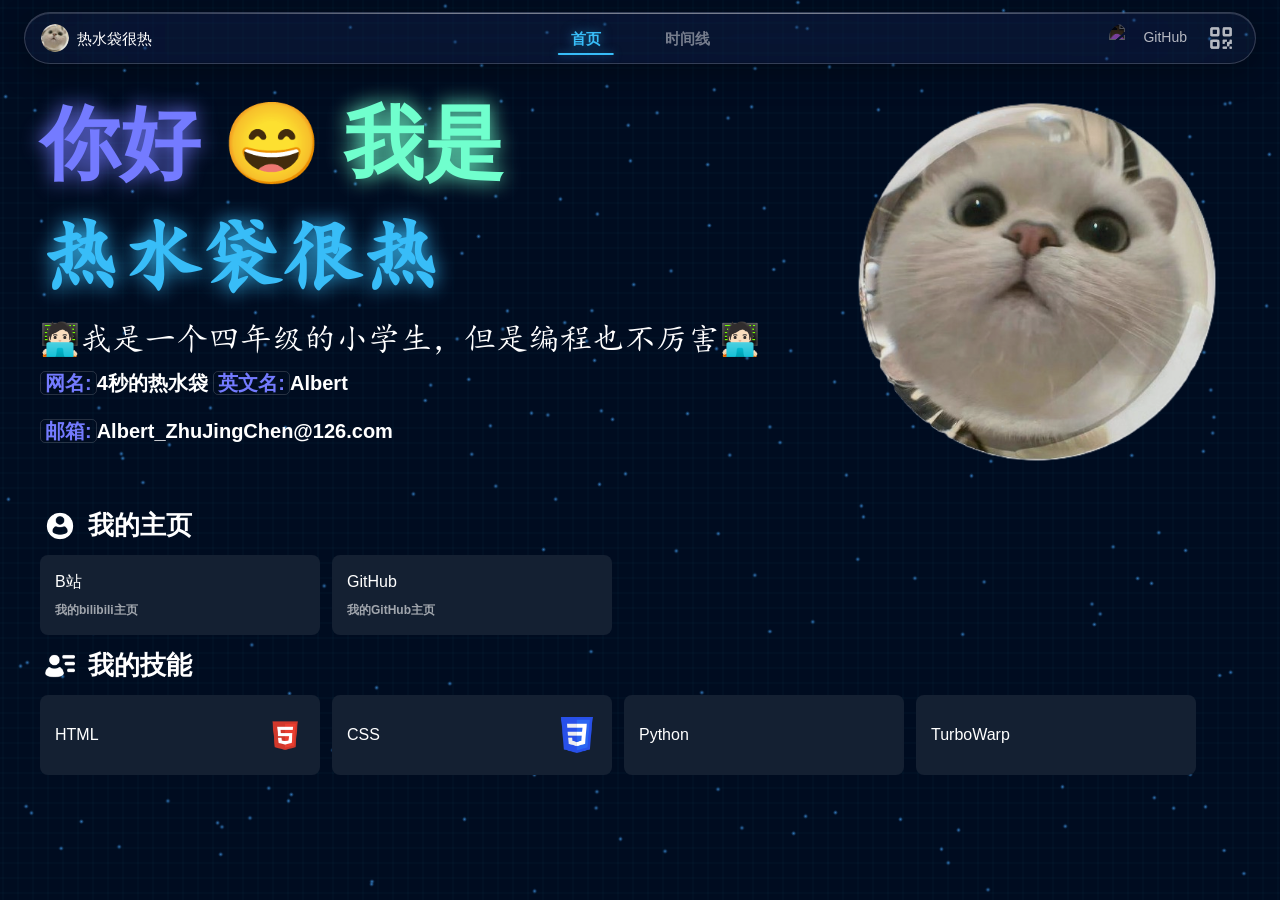
==== commit f64a93f4: "Add files via upload" ====
--- a/html/index.html
+++ b/html/index.html
@@ -3,7 +3,7 @@
 <head>
     <meta charset="utf-8">
     <meta name="viewport" content="width=device-width, initial-scale=1.0">
-    <title>4秒的热水袋</title>
+    <title>热水袋很热</title>
     <link rel="icon" type="image/x-icon" href="../static/img/favicon.ico">
     <link rel="stylesheet" href="../static/css/root.css">
     <link rel="stylesheet" href="../static/css/index.css">
@@ -13,7 +13,7 @@
     <div class="tab_bar">
         <div class="tab_left">
             <img class="tab_avatar" src="../static/img/logo.png">
-            <span class="tab_name">4秒的热水袋</span>
+            <span class="tab_name">热水袋很热</span>
         </div>
         <div class="tab_center">
             <a class="tab_item active" href="#">首页</a>
@@ -39,7 +39,7 @@
         <div class="welcome">
             <span class="text_purple glow_purple">你好</span> 😄 <span class="text_cyan glow_cyan">我是</span>
         </div>
-        <div><span class="text_blue glow_blue font_simkai">4秒的热水袋</span></div>
+        <div><span class="text_blue glow_blue font_simkai">热水袋很热</span></div>
         <h1 class="intro_text">🧑🏻‍💻我是一个四年级的小学生，但是编程也不厉害🧑🏻‍💻</h1>
         <div class="description">
             <span class="text_purple text_background">网名:</span>4秒的热水袋
